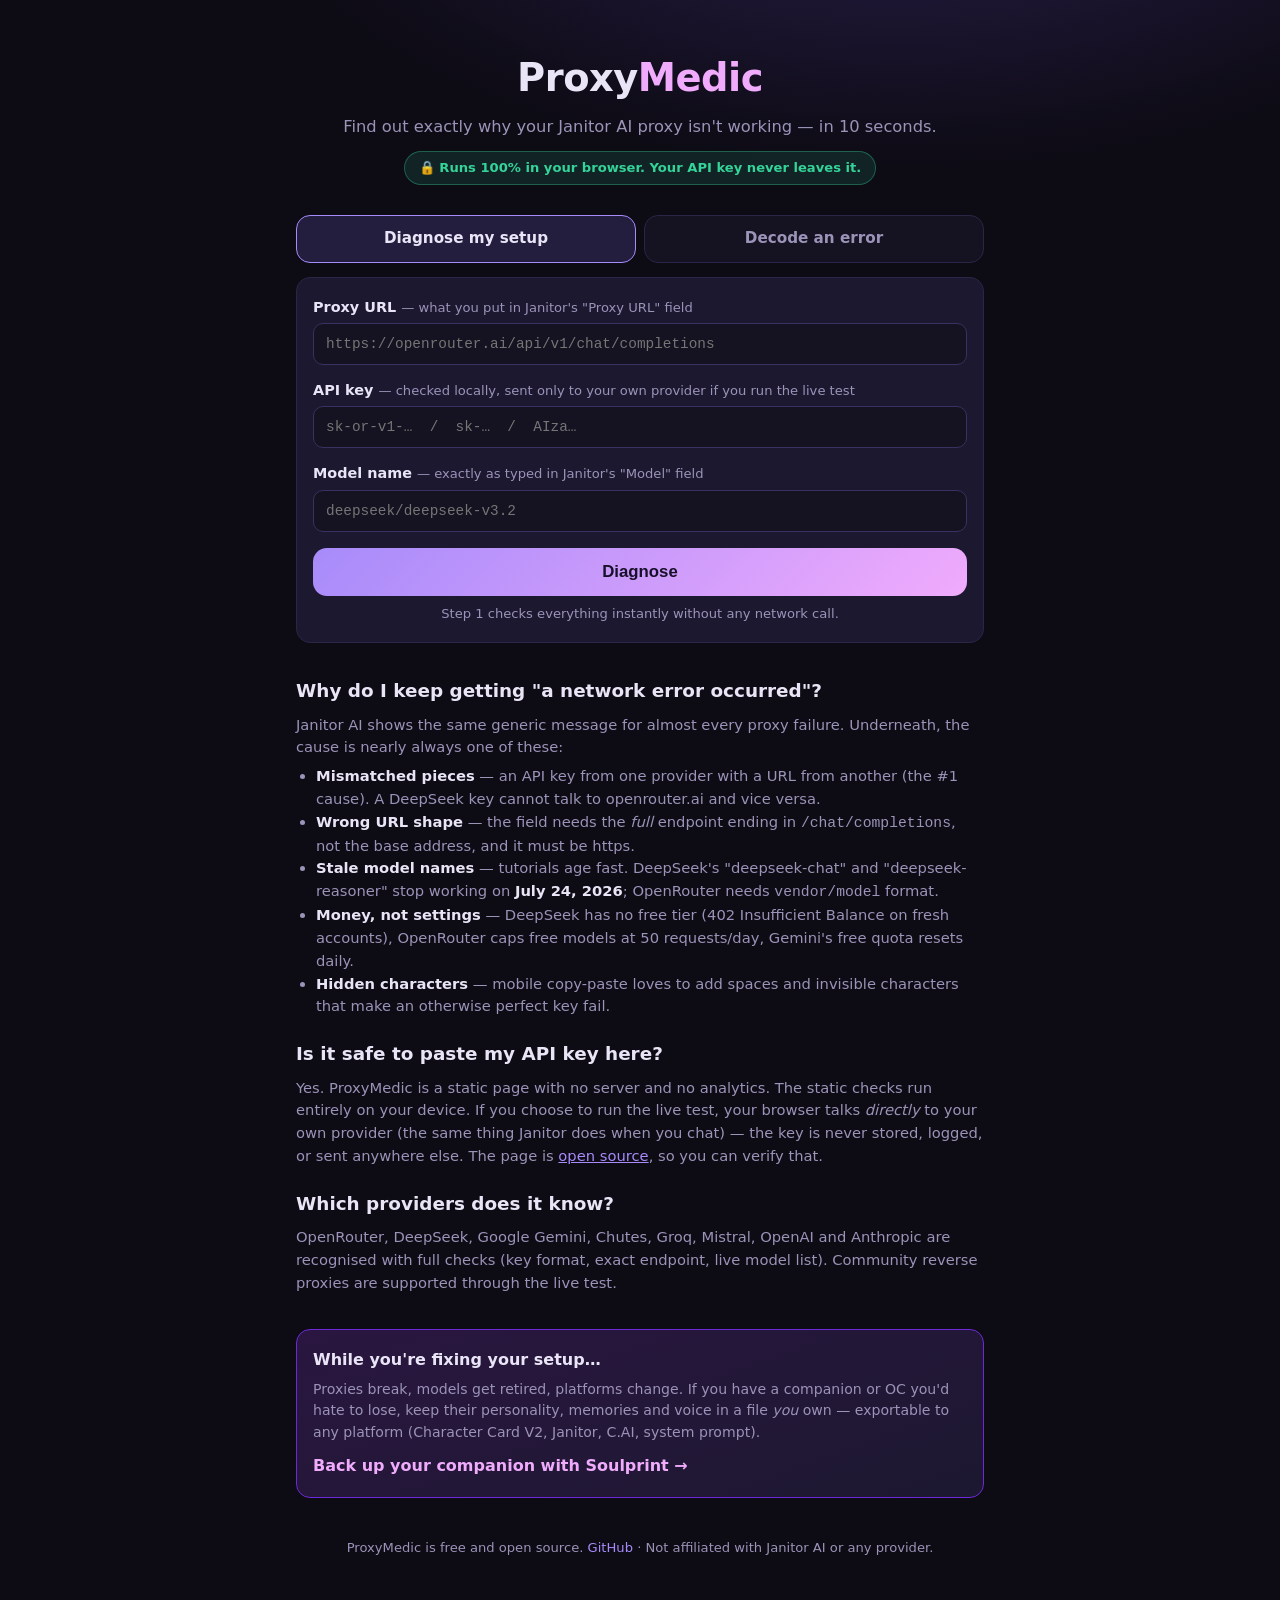
==== index.dev.html @ 1c42f15d "ProxyMedic v1.0.0: free client-side proxy diagnostic for Janitor AI setups 96-assertion test suite; " ====
<!DOCTYPE html>
<html lang="en">
<head>
<meta charset="utf-8">
<meta name="viewport" content="width=device-width, initial-scale=1">
<title>ProxyMedic — find out exactly why your Janitor AI proxy isn't working</title>
<meta name="description" content="Free proxy checker for Janitor AI and other roleplay sites. Paste your proxy URL, API key and model name; get told exactly what's wrong and how to fix it. 100% in your browser, your key never leaves it.">
<link rel="icon" href="data:image/svg+xml,%3Csvg xmlns='http://www.w3.org/2000/svg' viewBox='0 0 100 100'%3E%3Ctext y='0.9em' font-size='90'%3E%F0%9F%A9%BA%3C/text%3E%3C/svg%3E">
<link rel="stylesheet" href="styles.css">
</head>
<body>
<div class="wrap">
  <header>
    <div class="logo">Proxy<span class="pm-cross">Medic</span></div>
    <div class="tagline">Find out exactly why your Janitor AI proxy isn't working — in 10 seconds.</div>
    <div class="privacy-pill">🔒 Runs 100% in your browser. Your API key never leaves it.</div>
  </header>

  <div class="tabs">
    <div class="tab active" data-panel="panel-diagnose">Diagnose my setup</div>
    <div class="tab" data-panel="panel-error">Decode an error</div>
  </div>

  <div class="panel active" id="panel-diagnose">
    <div class="card">
      <label for="in-url">Proxy URL <span class="hint">— what you put in Janitor's "Proxy URL" field</span></label>
      <input type="text" id="in-url" placeholder="https://openrouter.ai/api/v1/chat/completions" autocomplete="off" spellcheck="false">
      <label for="in-key">API key <span class="hint">— checked locally, sent only to your own provider if you run the live test</span></label>
      <input type="password" id="in-key" placeholder="sk-or-v1-…  /  sk-…  /  AIza…" autocomplete="off">
      <label for="in-model">Model name <span class="hint">— exactly as typed in Janitor's "Model" field</span></label>
      <input type="text" id="in-model" placeholder="deepseek/deepseek-v3.2" autocomplete="off" spellcheck="false">
      <button class="btn" id="btn-diagnose">Diagnose</button>
      <div class="live-note">Step 1 checks everything instantly without any network call.</div>
    </div>
    <div id="results"></div>
    <div id="corrected"></div>
    <button class="btn secondary" id="btn-livetest" style="display:none">Run live test (talks to your provider, costs at most 1 token)</button>
    <button class="btn secondary share-btn" id="btn-share" style="display:none">Copy diagnosis for a help thread (key redacted)</button>
  </div>

  <div class="panel" id="panel-error">
    <div class="card">
      <label for="in-error">Paste the error you got <span class="hint">— from Janitor, or the provider's response</span></label>
      <textarea id="in-error" placeholder='e.g. "A network error occurred, you may be rate limited or having connection issues" or {"error":{"message":"Insufficient Balance"}}'></textarea>
      <button class="btn" id="btn-decode">Decode it</button>
    </div>
    <div id="err-results"></div>
  </div>

  <section class="explain">
    <h2>Why do I keep getting "a network error occurred"?</h2>
    <p>Janitor AI shows the same generic message for almost every proxy failure. Underneath, the cause is nearly always one of these:</p>
    <ul>
      <li><strong>Mismatched pieces</strong> — an API key from one provider with a URL from another (the #1 cause). A DeepSeek key cannot talk to openrouter.ai and vice versa.</li>
      <li><strong>Wrong URL shape</strong> — the field needs the <em>full</em> endpoint ending in <span style="font-family:var(--mono)">/chat/completions</span>, not the base address, and it must be https.</li>
      <li><strong>Stale model names</strong> — tutorials age fast. DeepSeek's "deepseek-chat" and "deepseek-reasoner" stop working on <strong>July 24, 2026</strong>; OpenRouter needs <span style="font-family:var(--mono)">vendor/model</span> format.</li>
      <li><strong>Money, not settings</strong> — DeepSeek has no free tier (402 Insufficient Balance on fresh accounts), OpenRouter caps free models at 50 requests/day, Gemini's free quota resets daily.</li>
      <li><strong>Hidden characters</strong> — mobile copy-paste loves to add spaces and invisible characters that make an otherwise perfect key fail.</li>
    </ul>
    <h2>Is it safe to paste my API key here?</h2>
    <p>Yes. ProxyMedic is a static page with no server and no analytics. The static checks run entirely on your device. If you choose to run the live test, your browser talks <em>directly</em> to your own provider (the same thing Janitor does when you chat) — the key is never stored, logged, or sent anywhere else. The page is <a href="https://github.com/Android-Tipster/proxymedic" style="color:var(--accent)">open source</a>, so you can verify that.</p>
    <h2>Which providers does it know?</h2>
    <p>OpenRouter, DeepSeek, Google Gemini, Chutes, Groq, Mistral, OpenAI and Anthropic are recognised with full checks (key format, exact endpoint, live model list). Community reverse proxies are supported through the live test.</p>
  </section>

  <div class="promo">
    <h3>While you're fixing your setup…</h3>
    <p>Proxies break, models get retired, platforms change. If you have a companion or OC you'd hate to lose, keep their personality, memories and voice in a file <em>you</em> own — exportable to any platform (Character Card V2, Janitor, C.AI, system prompt).</p>
    <a href="https://android-tipster.github.io/soulprint/" target="_blank" rel="noopener">Back up your companion with Soulprint →</a>
  </div>

  <footer>
    <p>ProxyMedic is free and open source. <a href="https://github.com/Android-Tipster/proxymedic">GitHub</a> · Not affiliated with Janitor AI or any provider.</p>
  </footer>
</div>

<script type="module">
  import * as providers from './src/providers.js';
  import * as fingerprint from './src/fingerprint.js';
  import * as urlcheck from './src/urlcheck.js';
  import * as modelcheck from './src/modelcheck.js';
  import * as errordecode from './src/errordecode.js';
  import * as livetest from './src/livetest.js';
  import * as report from './src/report.js';
  window.PM = { providers, fingerprint, urlcheck, modelcheck, errordecode, livetest, report };
  await import('./src/app.js');
</script>
</body>
</html>
---- styles.css ----
:root {
  --bg: #0d0b14;
  --bg2: #151221;
  --card: #1c1830;
  --card2: #241e3e;
  --text: #e9e5f7;
  --muted: #9b93b8;
  --accent: #a78bfa;
  --accent2: #f0abfc;
  --ok: #34d399;
  --warn: #fbbf24;
  --bad: #f87171;
  --info: #60a5fa;
  --radius: 14px;
  --mono: ui-monospace, 'Cascadia Code', 'SF Mono', Consolas, monospace;
}
* { box-sizing: border-box; margin: 0; padding: 0; }
html { -webkit-text-size-adjust: 100%; }
body {
  background: radial-gradient(1200px 600px at 70% -10%, #2a1f4d 0%, var(--bg) 55%);
  color: var(--text);
  font-family: system-ui, -apple-system, 'Segoe UI', Roboto, sans-serif;
  line-height: 1.55;
  min-height: 100vh;
}
.wrap { max-width: 720px; margin: 0 auto; padding: 20px 16px 60px; }
header { text-align: center; padding: 28px 0 8px; }
.logo { font-size: 2rem; font-weight: 800; letter-spacing: -0.5px; }
.logo .pm-cross { color: var(--accent2); }
.tagline { color: var(--muted); margin-top: 6px; font-size: 1.02rem; }
.privacy-pill {
  display: inline-block; margin-top: 12px; padding: 6px 14px; border-radius: 999px;
  background: rgba(52, 211, 153, 0.12); color: var(--ok); font-size: 0.82rem; font-weight: 600;
  border: 1px solid rgba(52, 211, 153, 0.35);
}
.tabs { display: flex; gap: 8px; margin: 22px 0 14px; }
.tab {
  flex: 1; padding: 11px 8px; text-align: center; border-radius: var(--radius);
  background: var(--bg2); color: var(--muted); font-weight: 600; font-size: 0.95rem;
  border: 1px solid #2c2547; cursor: pointer; user-select: none;
}
.tab.active { background: var(--card2); color: var(--text); border-color: var(--accent); }
.panel { display: none; }
.panel.active { display: block; }
.card {
  background: var(--card); border: 1px solid #2c2547; border-radius: var(--radius);
  padding: 18px 16px; margin-bottom: 14px;
}
label { display: block; font-weight: 600; font-size: 0.9rem; margin: 14px 0 5px; }
label:first-child { margin-top: 0; }
label .hint { color: var(--muted); font-weight: 400; font-size: 0.82rem; }
input[type="text"], input[type="password"], textarea {
  width: 100%; padding: 12px; border-radius: 10px; border: 1px solid #3a3160;
  background: var(--bg2); color: var(--text); font-family: var(--mono); font-size: 0.9rem;
}
input:focus, textarea:focus { outline: 2px solid var(--accent); border-color: transparent; }
textarea { min-height: 110px; resize: vertical; font-size: 0.85rem; }
.btn {
  display: block; width: 100%; padding: 14px; margin-top: 16px; border: none;
  border-radius: var(--radius); font-size: 1.05rem; font-weight: 700; cursor: pointer;
  background: linear-gradient(135deg, var(--accent) 0%, var(--accent2) 100%); color: #17102b;
}
.btn:active { transform: translateY(1px); }
.btn.secondary { background: var(--card2); color: var(--text); border: 1px solid var(--accent); }
.btn:disabled { opacity: 0.5; cursor: wait; }
.verdict { border-radius: var(--radius); padding: 14px 16px; margin: 18px 0 12px; font-weight: 700; font-size: 1.05rem; }
.verdict.broken { background: rgba(248,113,113,0.13); border: 1px solid var(--bad); color: var(--bad); }
.verdict.shaky { background: rgba(251,191,36,0.11); border: 1px solid var(--warn); color: var(--warn); }
.verdict.healthy { background: rgba(52,211,153,0.11); border: 1px solid var(--ok); color: var(--ok); }
.finding { border-left: 4px solid var(--muted); background: var(--bg2); border-radius: 10px; padding: 12px 14px; margin-bottom: 10px; }
.finding.blocker { border-left-color: var(--bad); }
.finding.warning { border-left-color: var(--warn); }
.finding.info { border-left-color: var(--info); }
.finding.ok { border-left-color: var(--ok); }
.finding .f-title { font-weight: 700; font-size: 0.96rem; display: flex; align-items: baseline; gap: 8px; }
.sev { font-size: 0.68rem; font-weight: 800; letter-spacing: 0.06em; padding: 2px 8px; border-radius: 999px; flex-shrink: 0; }
.sev.blocker { background: rgba(248,113,113,0.18); color: var(--bad); }
.sev.warning { background: rgba(251,191,36,0.16); color: var(--warn); }
.sev.info { background: rgba(96,165,250,0.16); color: var(--info); }
.sev.ok { background: rgba(52,211,153,0.15); color: var(--ok); }
.finding .f-detail { color: var(--muted); font-size: 0.88rem; margin-top: 5px; overflow-wrap: anywhere; }
.finding .f-fix { margin-top: 7px; font-size: 0.88rem; background: rgba(167,139,250,0.09); border-radius: 8px; padding: 8px 10px; overflow-wrap: anywhere; }
.finding .f-fix strong { color: var(--accent); }
.corrected { background: linear-gradient(160deg, #221a44 0%, var(--card) 100%); border: 1px solid var(--accent); }
.corrected h3 { font-size: 1.02rem; margin-bottom: 4px; }
.corrected .sub { color: var(--muted); font-size: 0.85rem; margin-bottom: 12px; }
.copyrow { display: flex; align-items: center; gap: 8px; margin-bottom: 9px; }
.copyrow .k { flex-shrink: 0; width: 86px; color: var(--muted); font-size: 0.8rem; font-weight: 700; }
.copyrow .v {
  flex: 1; font-family: var(--mono); font-size: 0.82rem; background: var(--bg2);
  border-radius: 8px; padding: 8px 10px; overflow-x: auto; white-space: nowrap; scrollbar-width: none;
}
.copyrow button {
  flex-shrink: 0; border: 1px solid var(--accent); background: transparent; color: var(--accent);
  border-radius: 8px; padding: 7px 12px; font-size: 0.8rem; font-weight: 700; cursor: pointer;
}
.copyrow button.copied { background: var(--ok); border-color: var(--ok); color: #06281c; }
.live-note { color: var(--muted); font-size: 0.82rem; margin-top: 8px; text-align: center; }
.spinner { display: inline-block; width: 14px; height: 14px; border: 2px solid transparent; border-top-color: currentColor; border-radius: 50%; animation: spin 0.8s linear infinite; vertical-align: -2px; margin-right: 6px; }
@keyframes spin { to { transform: rotate(360deg); } }
.share-btn { margin-top: 4px; }
section.explain { margin-top: 34px; }
section.explain h2 { font-size: 1.15rem; margin: 22px 0 8px; }
section.explain p, section.explain li { color: var(--muted); font-size: 0.92rem; }
section.explain ul { padding-left: 20px; margin-top: 6px; }
section.explain strong { color: var(--text); }
.promo {
  margin-top: 34px; background: linear-gradient(160deg, #2a1640 0%, var(--card) 100%);
  border: 1px solid #6d28d9; border-radius: var(--radius); padding: 18px 16px;
}
.promo h3 { font-size: 1rem; margin-bottom: 6px; }
.promo p { color: var(--muted); font-size: 0.88rem; }
.promo a { display: inline-block; margin-top: 10px; color: var(--accent2); font-weight: 700; text-decoration: none; }
footer { margin-top: 40px; text-align: center; color: var(--muted); font-size: 0.82rem; }
footer a { color: var(--accent); text-decoration: none; }
@media (min-width: 560px) {
  .logo { font-size: 2.4rem; }
  .copyrow .k { width: 110px; }
}
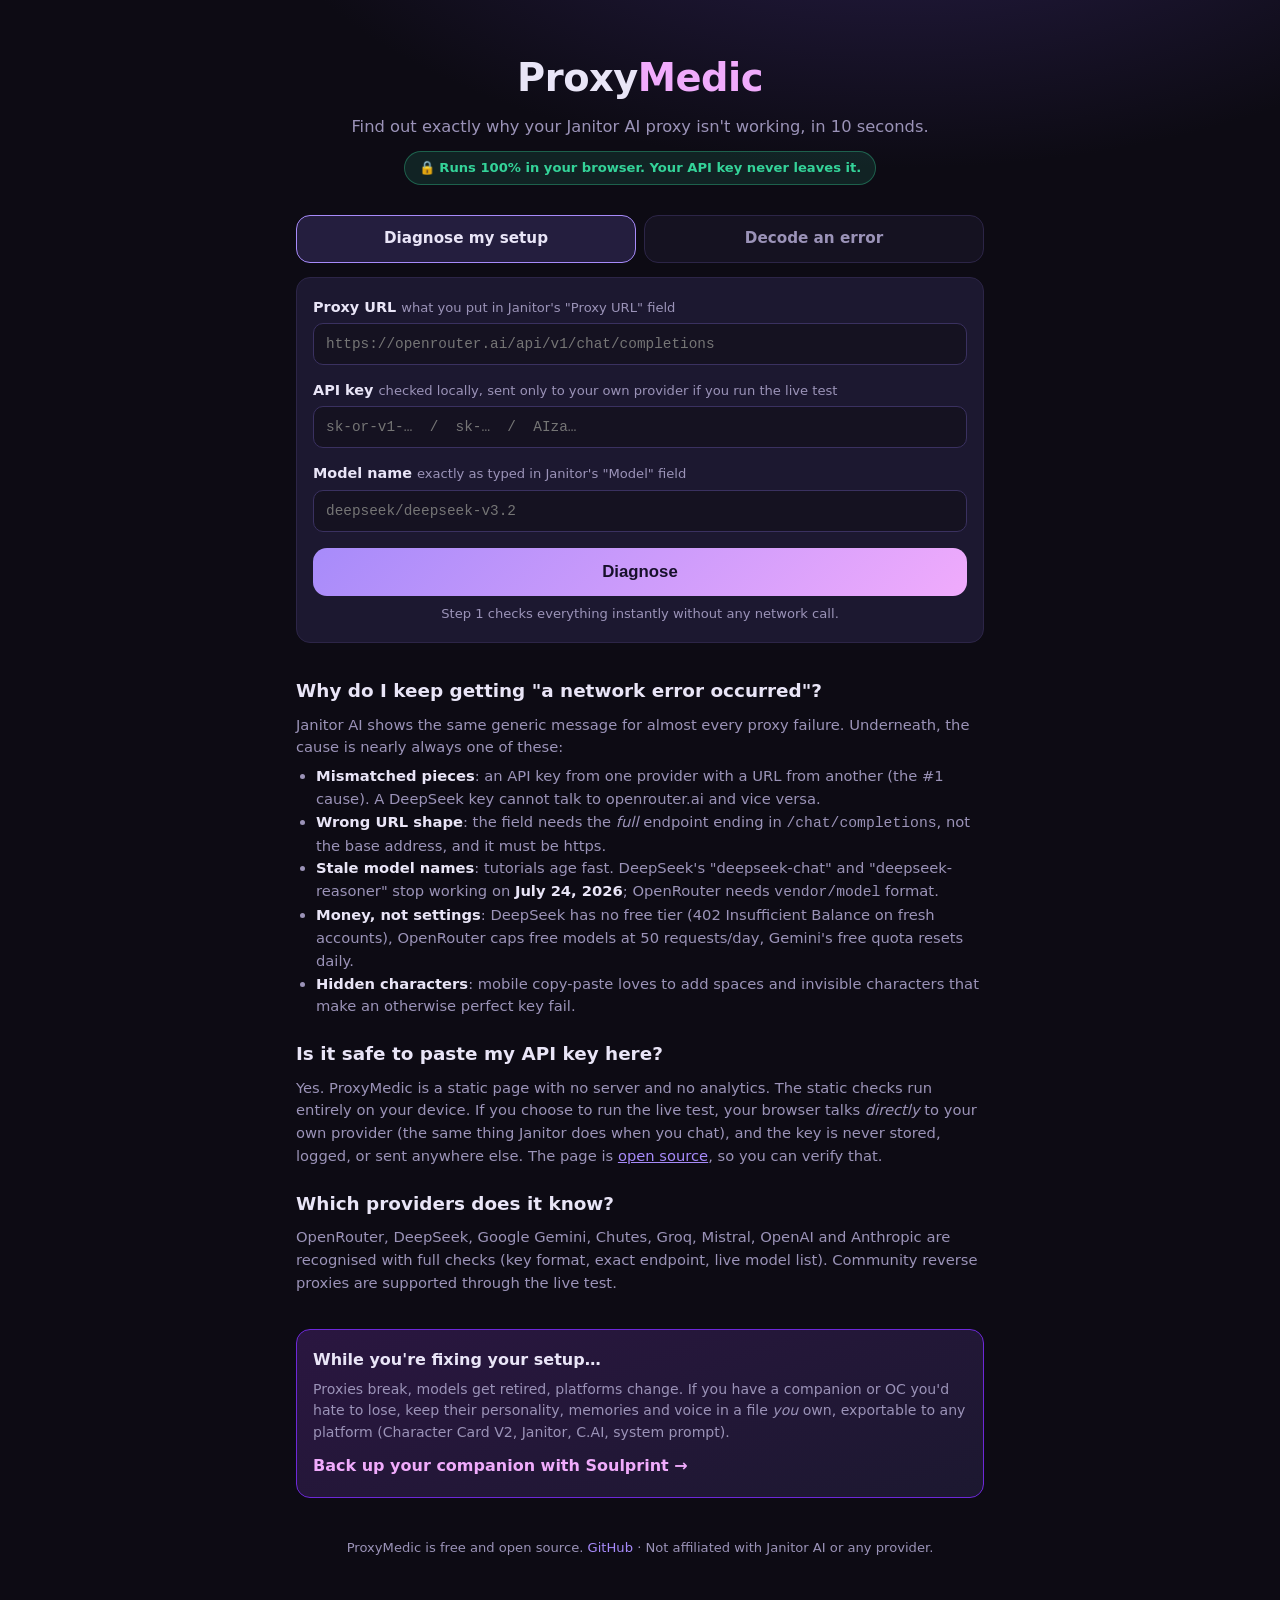
==== commit 37794814: "Remove em dashes from all product copy and the share text House style: commas/colons instead. Share " ====
--- a/index.dev.html
+++ b/index.dev.html
@@ -3,16 +3,62 @@
 <head>
 <meta charset="utf-8">
 <meta name="viewport" content="width=device-width, initial-scale=1">
-<title>ProxyMedic — find out exactly why your Janitor AI proxy isn't working</title>
+<title>ProxyMedic: find out exactly why your Janitor AI proxy isn't working</title>
 <meta name="description" content="Free proxy checker for Janitor AI and other roleplay sites. Paste your proxy URL, API key and model name; get told exactly what's wrong and how to fix it. 100% in your browser, your key never leaves it.">
+<link rel="canonical" href="https://android-tipster.github.io/proxymedic/">
+<meta property="og:type" content="website">
+<meta property="og:title" content="ProxyMedic: find out exactly why your Janitor AI proxy isn't working">
+<meta property="og:description" content="Paste your proxy URL, API key and model name. Get the exact problem and the fix in 10 seconds. Free, no signup, your key never leaves your browser.">
+<meta property="og:url" content="https://android-tipster.github.io/proxymedic/">
+<meta property="og:image" content="https://android-tipster.github.io/proxymedic/og.png">
+<meta name="twitter:card" content="summary_large_image">
+<meta name="twitter:title" content="ProxyMedic: find out exactly why your Janitor AI proxy isn't working">
+<meta name="twitter:description" content="Paste your proxy URL, API key and model name. Get the exact problem and the fix in 10 seconds. Free, no signup, your key never leaves your browser.">
+<meta name="twitter:image" content="https://android-tipster.github.io/proxymedic/og.png">
 <link rel="icon" href="data:image/svg+xml,%3Csvg xmlns='http://www.w3.org/2000/svg' viewBox='0 0 100 100'%3E%3Ctext y='0.9em' font-size='90'%3E%F0%9F%A9%BA%3C/text%3E%3C/svg%3E">
+<script type="application/ld+json">
+{
+  "@context": "https://schema.org",
+  "@graph": [
+    {
+      "@type": "WebApplication",
+      "name": "ProxyMedic",
+      "url": "https://android-tipster.github.io/proxymedic/",
+      "applicationCategory": "UtilitiesApplication",
+      "operatingSystem": "Any",
+      "offers": { "@type": "Offer", "price": "0", "priceCurrency": "USD" },
+      "description": "Free client-side diagnostic for Janitor AI proxy setups. Detects provider mismatches, repairs URLs, validates model names against live model lists, decodes provider errors, and runs a one-token live test without the API key ever leaving the browser."
+    },
+    {
+      "@type": "FAQPage",
+      "mainEntity": [
+        {
+          "@type": "Question",
+          "name": "Why does Janitor AI keep saying a network error occurred?",
+          "acceptedAnswer": { "@type": "Answer", "text": "Janitor AI shows the same generic message for almost every proxy failure. The most common real causes are an API key from one provider combined with a URL from another, a proxy URL missing the /chat/completions ending, a retired model name from a stale tutorial, an empty balance, or hidden characters added by mobile copy-paste." }
+        },
+        {
+          "@type": "Question",
+          "name": "Is it safe to paste my API key into ProxyMedic?",
+          "acceptedAnswer": { "@type": "Answer", "text": "Yes. ProxyMedic is an open-source static page with no server, no analytics and no logging. The static checks run entirely on your device, and the optional live test sends your key directly to your own provider and nowhere else. The key is never stored." }
+        },
+        {
+          "@type": "Question",
+          "name": "Which model name should I use for DeepSeek on Janitor AI?",
+          "acceptedAnswer": { "@type": "Answer", "text": "On DeepSeek's own API use deepseek-v4-flash or deepseek-v4-pro. The legacy names deepseek-chat and deepseek-reasoner stop working on July 24, 2026. On OpenRouter, DeepSeek models need the vendor prefix format such as deepseek/deepseek-v3.2." }
+        }
+      ]
+    }
+  ]
+}
+</script>
 <link rel="stylesheet" href="styles.css">
 </head>
 <body>
 <div class="wrap">
   <header>
     <div class="logo">Proxy<span class="pm-cross">Medic</span></div>
-    <div class="tagline">Find out exactly why your Janitor AI proxy isn't working — in 10 seconds.</div>
+    <div class="tagline">Find out exactly why your Janitor AI proxy isn't working, in 10 seconds.</div>
     <div class="privacy-pill">🔒 Runs 100% in your browser. Your API key never leaves it.</div>
   </header>
 
@@ -23,11 +69,11 @@
 
   <div class="panel active" id="panel-diagnose">
     <div class="card">
-      <label for="in-url">Proxy URL <span class="hint">— what you put in Janitor's "Proxy URL" field</span></label>
+      <label for="in-url">Proxy URL <span class="hint">what you put in Janitor's "Proxy URL" field</span></label>
       <input type="text" id="in-url" placeholder="https://openrouter.ai/api/v1/chat/completions" autocomplete="off" spellcheck="false">
-      <label for="in-key">API key <span class="hint">— checked locally, sent only to your own provider if you run the live test</span></label>
+      <label for="in-key">API key <span class="hint">checked locally, sent only to your own provider if you run the live test</span></label>
       <input type="password" id="in-key" placeholder="sk-or-v1-…  /  sk-…  /  AIza…" autocomplete="off">
-      <label for="in-model">Model name <span class="hint">— exactly as typed in Janitor's "Model" field</span></label>
+      <label for="in-model">Model name <span class="hint">exactly as typed in Janitor's "Model" field</span></label>
       <input type="text" id="in-model" placeholder="deepseek/deepseek-v3.2" autocomplete="off" spellcheck="false">
       <button class="btn" id="btn-diagnose">Diagnose</button>
       <div class="live-note">Step 1 checks everything instantly without any network call.</div>
@@ -40,7 +86,7 @@
 
   <div class="panel" id="panel-error">
     <div class="card">
-      <label for="in-error">Paste the error you got <span class="hint">— from Janitor, or the provider's response</span></label>
+      <label for="in-error">Paste the error you got <span class="hint">from Janitor, or the provider's response</span></label>
       <textarea id="in-error" placeholder='e.g. "A network error occurred, you may be rate limited or having connection issues" or {"error":{"message":"Insufficient Balance"}}'></textarea>
       <button class="btn" id="btn-decode">Decode it</button>
     </div>
@@ -51,21 +97,21 @@
     <h2>Why do I keep getting "a network error occurred"?</h2>
     <p>Janitor AI shows the same generic message for almost every proxy failure. Underneath, the cause is nearly always one of these:</p>
     <ul>
-      <li><strong>Mismatched pieces</strong> — an API key from one provider with a URL from another (the #1 cause). A DeepSeek key cannot talk to openrouter.ai and vice versa.</li>
-      <li><strong>Wrong URL shape</strong> — the field needs the <em>full</em> endpoint ending in <span style="font-family:var(--mono)">/chat/completions</span>, not the base address, and it must be https.</li>
-      <li><strong>Stale model names</strong> — tutorials age fast. DeepSeek's "deepseek-chat" and "deepseek-reasoner" stop working on <strong>July 24, 2026</strong>; OpenRouter needs <span style="font-family:var(--mono)">vendor/model</span> format.</li>
-      <li><strong>Money, not settings</strong> — DeepSeek has no free tier (402 Insufficient Balance on fresh accounts), OpenRouter caps free models at 50 requests/day, Gemini's free quota resets daily.</li>
-      <li><strong>Hidden characters</strong> — mobile copy-paste loves to add spaces and invisible characters that make an otherwise perfect key fail.</li>
+      <li><strong>Mismatched pieces</strong>: an API key from one provider with a URL from another (the #1 cause). A DeepSeek key cannot talk to openrouter.ai and vice versa.</li>
+      <li><strong>Wrong URL shape</strong>: the field needs the <em>full</em> endpoint ending in <span style="font-family:var(--mono)">/chat/completions</span>, not the base address, and it must be https.</li>
+      <li><strong>Stale model names</strong>: tutorials age fast. DeepSeek's "deepseek-chat" and "deepseek-reasoner" stop working on <strong>July 24, 2026</strong>; OpenRouter needs <span style="font-family:var(--mono)">vendor/model</span> format.</li>
+      <li><strong>Money, not settings</strong>: DeepSeek has no free tier (402 Insufficient Balance on fresh accounts), OpenRouter caps free models at 50 requests/day, Gemini's free quota resets daily.</li>
+      <li><strong>Hidden characters</strong>: mobile copy-paste loves to add spaces and invisible characters that make an otherwise perfect key fail.</li>
     </ul>
     <h2>Is it safe to paste my API key here?</h2>
-    <p>Yes. ProxyMedic is a static page with no server and no analytics. The static checks run entirely on your device. If you choose to run the live test, your browser talks <em>directly</em> to your own provider (the same thing Janitor does when you chat) — the key is never stored, logged, or sent anywhere else. The page is <a href="https://github.com/Android-Tipster/proxymedic" style="color:var(--accent)">open source</a>, so you can verify that.</p>
+    <p>Yes. ProxyMedic is a static page with no server and no analytics. The static checks run entirely on your device. If you choose to run the live test, your browser talks <em>directly</em> to your own provider (the same thing Janitor does when you chat), and the key is never stored, logged, or sent anywhere else. The page is <a href="https://github.com/Android-Tipster/proxymedic" style="color:var(--accent)">open source</a>, so you can verify that.</p>
     <h2>Which providers does it know?</h2>
     <p>OpenRouter, DeepSeek, Google Gemini, Chutes, Groq, Mistral, OpenAI and Anthropic are recognised with full checks (key format, exact endpoint, live model list). Community reverse proxies are supported through the live test.</p>
   </section>
 
   <div class="promo">
     <h3>While you're fixing your setup…</h3>
-    <p>Proxies break, models get retired, platforms change. If you have a companion or OC you'd hate to lose, keep their personality, memories and voice in a file <em>you</em> own — exportable to any platform (Character Card V2, Janitor, C.AI, system prompt).</p>
+    <p>Proxies break, models get retired, platforms change. If you have a companion or OC you'd hate to lose, keep their personality, memories and voice in a file <em>you</em> own, exportable to any platform (Character Card V2, Janitor, C.AI, system prompt).</p>
     <a href="https://android-tipster.github.io/soulprint/" target="_blank" rel="noopener">Back up your companion with Soulprint →</a>
   </div>
 
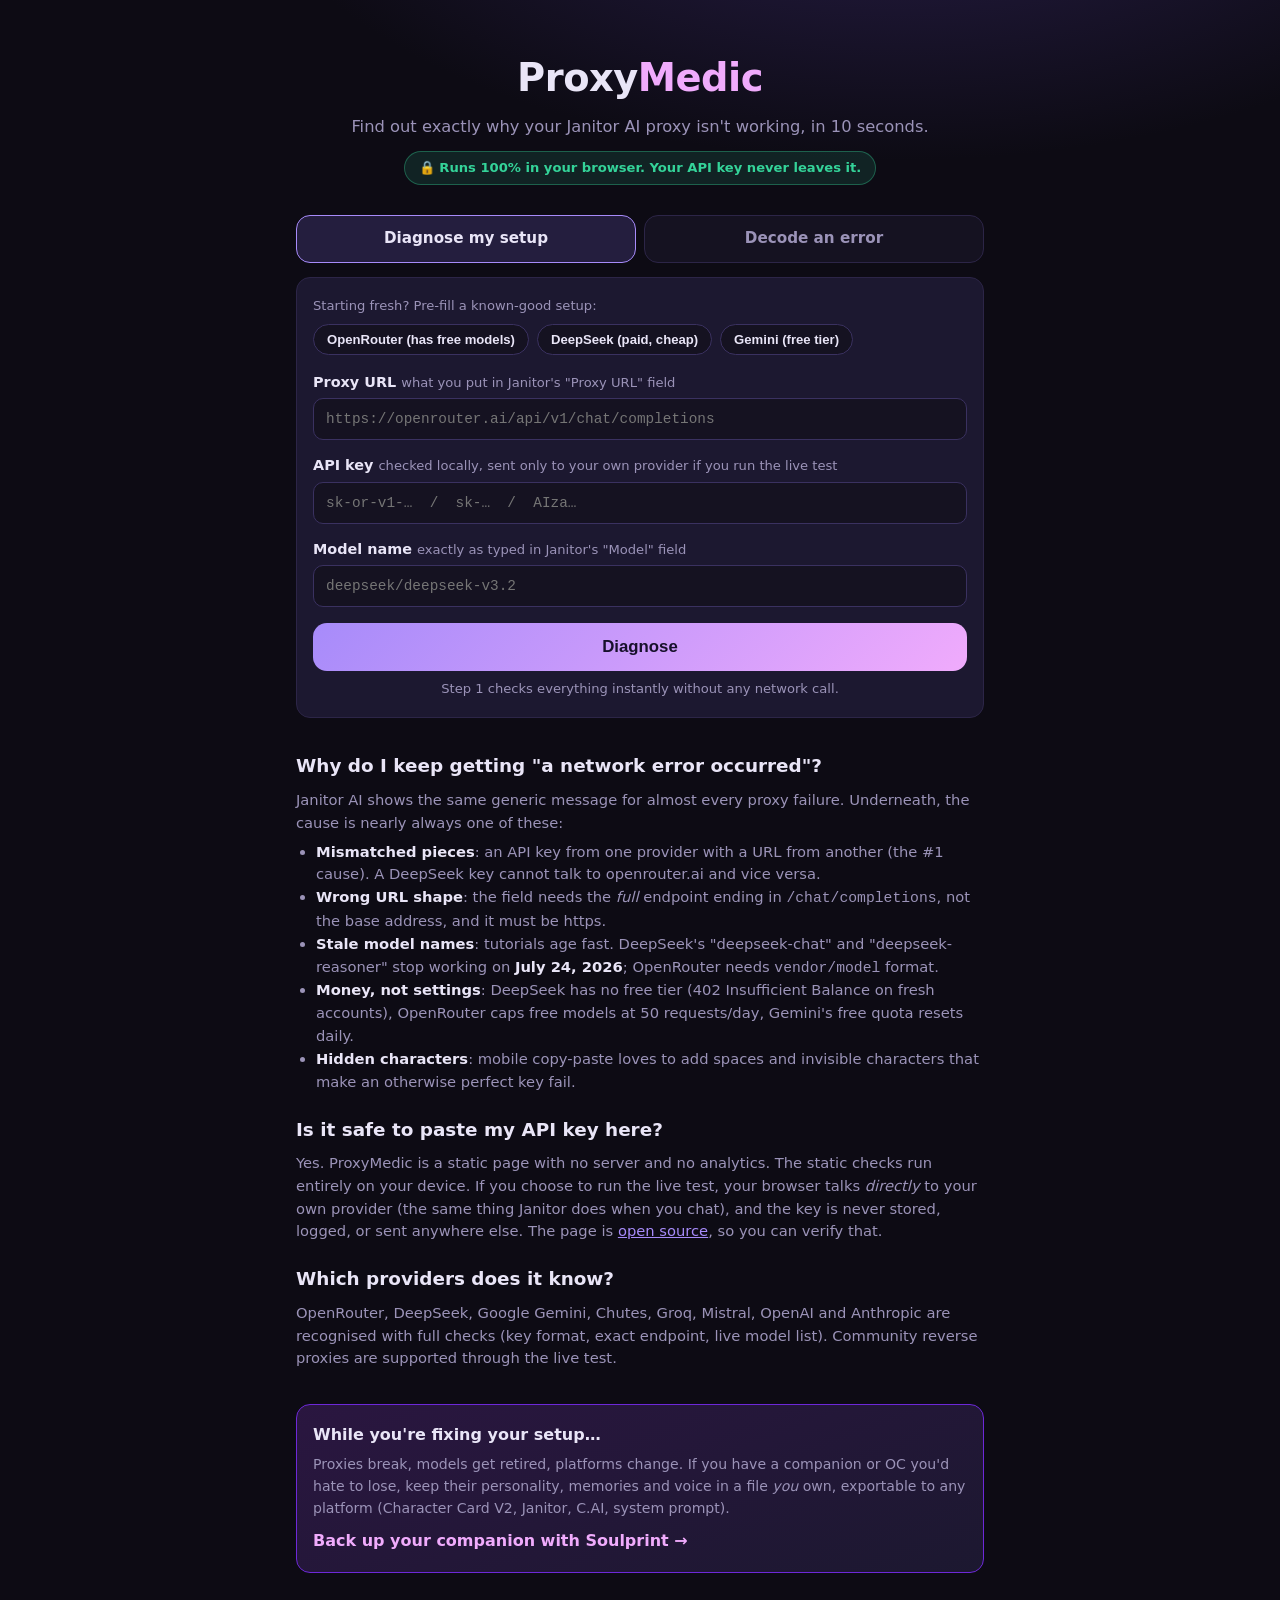
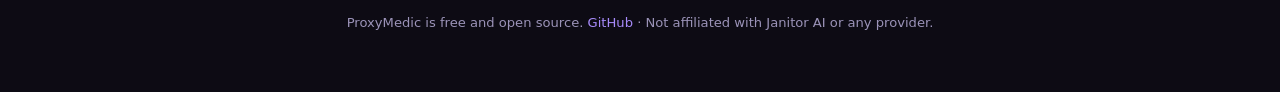
==== commit 05a02757: "Add quick-start presets (OpenRouter free / DeepSeek / Gemini) + 3 decoder rules Presets fill a known" ====
--- a/index.dev.html
+++ b/index.dev.html
@@ -69,6 +69,14 @@
 
   <div class="panel active" id="panel-diagnose">
     <div class="card">
+      <div class="presets">
+        <span class="presets-label">Starting fresh? Pre-fill a known-good setup:</span>
+        <div class="preset-row">
+          <button type="button" class="chip" data-preset="openrouter">OpenRouter (has free models)</button>
+          <button type="button" class="chip" data-preset="deepseek">DeepSeek (paid, cheap)</button>
+          <button type="button" class="chip" data-preset="google">Gemini (free tier)</button>
+        </div>
+      </div>
       <label for="in-url">Proxy URL <span class="hint">what you put in Janitor's "Proxy URL" field</span></label>
       <input type="text" id="in-url" placeholder="https://openrouter.ai/api/v1/chat/completions" autocomplete="off" spellcheck="false">
       <label for="in-key">API key <span class="hint">checked locally, sent only to your own provider if you run the live test</span></label>
--- a/styles.css
+++ b/styles.css
@@ -15,7 +15,7 @@
   --mono: ui-monospace, 'Cascadia Code', 'SF Mono', Consolas, monospace;
 }
 * { box-sizing: border-box; margin: 0; padding: 0; }
-html { -webkit-text-size-adjust: 100%; }
+html { -webkit-text-size-adjust: 100%; text-size-adjust: 100%; }
 body {
   background: radial-gradient(1200px 600px at 70% -10%, #2a1f4d 0%, var(--bg) 55%);
   color: var(--text);
@@ -37,7 +37,7 @@
 .tab {
   flex: 1; padding: 11px 8px; text-align: center; border-radius: var(--radius);
   background: var(--bg2); color: var(--muted); font-weight: 600; font-size: 0.95rem;
-  border: 1px solid #2c2547; cursor: pointer; user-select: none;
+  border: 1px solid #2c2547; cursor: pointer; -webkit-user-select: none; user-select: none;
 }
 .tab.active { background: var(--card2); color: var(--text); border-color: var(--accent); }
 .panel { display: none; }
@@ -46,6 +46,16 @@
   background: var(--card); border: 1px solid #2c2547; border-radius: var(--radius);
   padding: 18px 16px; margin-bottom: 14px;
 }
+.presets { margin-bottom: 16px; }
+.presets-label { display: block; color: var(--muted); font-size: 0.82rem; margin-bottom: 8px; }
+.preset-row { display: flex; gap: 8px; flex-wrap: wrap; }
+.chip {
+  border: 1px solid #3a3160; background: var(--bg2); color: var(--text);
+  border-radius: 999px; padding: 7px 13px; font-size: 0.82rem; font-weight: 600; cursor: pointer;
+}
+.chip:hover, .chip:focus { border-color: var(--accent); color: var(--accent); }
+.preset-note { margin-top: 10px; font-size: 0.84rem; color: var(--ok); }
+.preset-note a { color: var(--accent); }
 label { display: block; font-weight: 600; font-size: 0.9rem; margin: 14px 0 5px; }
 label:first-child { margin-top: 0; }
 label .hint { color: var(--muted); font-weight: 400; font-size: 0.82rem; }
